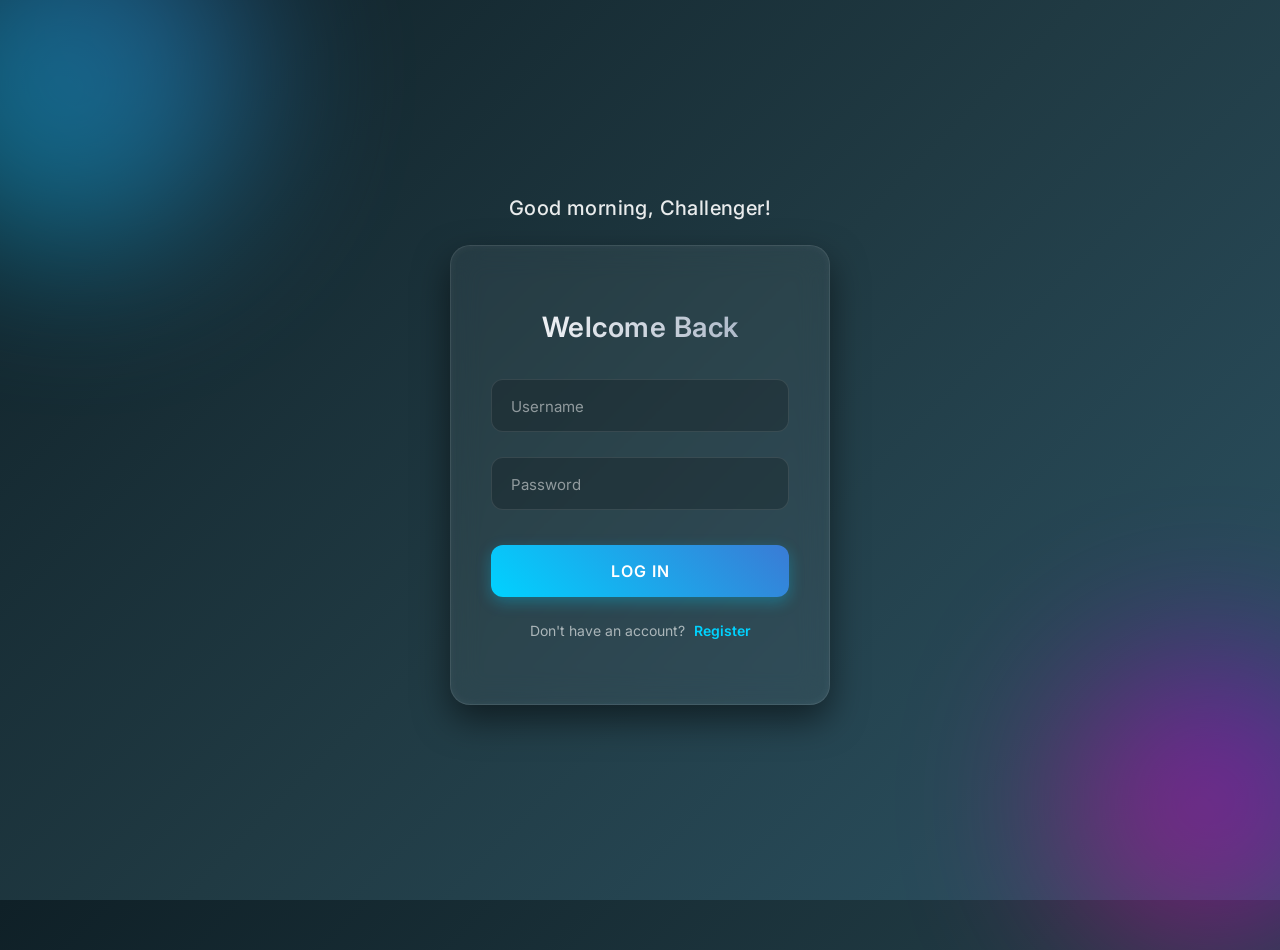
==== index.html @ ec2c728b "Rename login to index.html and update references" ====
<!DOCTYPE html>
<html lang="en">
<head>
    <meta charset="UTF-8">
    <meta name="viewport" content="width=device-width, initial-scale=1.0">
    <meta name="description" content="Chess Tour - Login and Registration">
    <title>Chess Tour - Authentication</title>
    <style>
        @import url('https://fonts.googleapis.com/css2?family=Inter:wght@300;400;500;600;700&display=swap');
        
        * {
            box-sizing: border-box;
            margin: 0;
            padding: 0;
            font-family: 'Inter', sans-serif;
        }

        body {
            background: linear-gradient(135deg, #0f2027, #203a43, #2c5364);
            min-height: 100vh;
            display: flex;
            justify-content: center;
            align-items: center;
            color: #fff;
            overflow: hidden;
            position: relative;
        }

        .container {
            width: 100%;
            max-width: 420px;
            position: relative;
            padding: 20px;
        }

        .card {
            perspective: 1500px;
            width: 100%;
        }

        .card-inner {
            width: 100%;
            height: 460px;
            position: relative;
            transform-style: preserve-3d;
            transition: transform 0.8s cubic-bezier(0.4, 0.2, 0.2, 1);
        }

        .card.flip .card-inner {
            transform: rotateY(180deg);
        }

        .form-box {
            position: absolute;
            top: 0;
            left: 0;
            width: 100%;
            height: 100%;
            padding: 40px;
            backface-visibility: hidden;
            border-radius: 20px;
            background: rgba(255, 255, 255, 0.05);
            backdrop-filter: blur(15px);
            -webkit-backdrop-filter: blur(15px);
            border: 1px solid rgba(255, 255, 255, 0.1);
            box-shadow: 0 15px 35px rgba(0,0,0,0.5), inset 0 0 10px rgba(255,255,255,0.05);
            display: flex;
            flex-direction: column;
            justify-content: center;
        }

        .register-box {
            transform: rotateY(180deg);
        }

        h2 {
            text-align: center;
            margin-bottom: 35px;
            font-weight: 600;
            font-size: 28px;
            letter-spacing: 0.5px;
            background: linear-gradient(to right, #fff, #a0aec0);
            -webkit-background-clip: text;
            -webkit-text-fill-color: transparent;
            background-clip: text;
            color: transparent;
        }

        .input-group {
            position: relative;
            margin-bottom: 25px;
        }

        .input-group input {
            width: 100%;
            padding: 16px 20px;
            background: rgba(0, 0, 0, 0.2);
            border: 1px solid rgba(255, 255, 255, 0.1);
            border-radius: 12px;
            outline: none;
            color: #fff;
            font-size: 15px;
            transition: all 0.3s ease;
        }

        .input-group input:focus {
            border-color: #00d2ff;
            background: rgba(0, 0, 0, 0.4);
            box-shadow: 0 0 15px rgba(0, 210, 255, 0.2);
        }

        .input-group label {
            position: absolute;
            top: 50%;
            left: 20px;
            transform: translateY(-50%);
            color: rgba(255, 255, 255, 0.5);
            pointer-events: none;
            transition: 0.3s ease;
            font-size: 15px;
        }

        /* Float label on focus or when not empty */
        .input-group input:focus ~ label,
        .input-group input:not(:placeholder-shown) ~ label {
            top: 0;
            transform: translateY(-50%);
            left: 15px;
            font-size: 12px;
            color: #00d2ff;
            background: #1b2e36; /* Blends with the glassmorphism */
            padding: 0 8px;
            border-radius: 4px;
            letter-spacing: 0.5px;
        }

        .btn {
            width: 100%;
            padding: 16px;
            background: linear-gradient(45deg, #00d2ff, #3a7bd5);
            border: none;
            border-radius: 12px;
            color: #fff;
            font-size: 16px;
            font-weight: 600;
            cursor: pointer;
            transition: all 0.3s ease;
            margin-top: 10px;
            box-shadow: 0 5px 15px rgba(0, 210, 255, 0.3);
            text-transform: uppercase;
            letter-spacing: 1px;
        }

        .btn:hover {
            transform: translateY(-2px);
            box-shadow: 0 8px 25px rgba(0, 210, 255, 0.5);
            background: linear-gradient(45deg, #1ae2ff, #478eff);
        }

        .btn:active {
            transform: translateY(1px);
        }

        .switch-form {
            text-align: center;
            margin-top: 25px;
            font-size: 14px;
            color: rgba(255, 255, 255, 0.6);
        }

        .switch-form a {
            color: #00d2ff;
            text-decoration: none;
            font-weight: 600;
            transition: 0.3s;
            margin-left: 5px;
        }

        .switch-form a:hover {
            text-decoration: underline;
            color: #fff;
        }

        .greeting {
            text-align: center;
            margin-bottom: 25px;
            font-size: 20px;
            letter-spacing: 0.4px;
            color: rgba(255, 255, 255, 0.9);
            font-weight: 500;
        }

        .notification {
            position: absolute;
            top: -90px;
            left: 50%;
            transform: translateX(-50%) translateY(20px);
            background: #ff4757;
            color: #fff;
            padding: 14px 28px;
            border-radius: 12px;
            font-size: 15px;
            font-weight: 500;
            opacity: 0;
            visibility: hidden;
            transition: all 0.5s cubic-bezier(0.68, -0.55, 0.265, 1.55); /* Bouncy transition */
            white-space: nowrap;
            box-shadow: 0 10px 25px rgba(255, 71, 87, 0.4);
            z-index: 100;
            display: flex;
            align-items: center;
            gap: 10px;
        }

        .notification.show {
            transform: translateX(-50%) translateY(0);
            opacity: 1;
            visibility: visible;
        }

        .notification.success {
            background: #2ed573;
            box-shadow: 0 10px 25px rgba(46, 213, 115, 0.4);
        }

        /* Decorative animated circles for background */
        .circle {
            position: absolute;
            border-radius: 50%;
            filter: blur(80px);
            z-index: -1;
            opacity: 0.5;
            animation: float 10s infinite ease-in-out;
        }

        .circle-1 {
            width: 350px;
            height: 350px;
            top: -100px;
            left: -100px;
            background: linear-gradient(45deg, #00d2ff, #3a7bd5);
        }

        .circle-2 {
            width: 300px;
            height: 300px;
            bottom: -50px;
            right: -80px;
            background: linear-gradient(45deg, #ff007a, #7a00ff);
            animation-delay: -5s;
        }

        @keyframes float {
            0%, 100% { transform: translateY(0) scale(1); }
            50% { transform: translateY(-20px) scale(1.05); }
        }

    </style>
</head>
<body>
    <div class="circle circle-1"></div>
    <div class="circle circle-2"></div>

    <div class="container">
        <div class="greeting" id="timeGreeting">Welcome back!</div>

        <!-- Notification element -->
        <div id="notification" class="notification">Message</div>
        
        <div class="card" id="card">
            <div class="card-inner">
                <!-- Login Form -->
                <div class="form-box login-box">
                    <h2>Welcome Back</h2>
                    <form id="loginForm">
                        <div class="input-group">
                            <input type="text" id="loginUsername" placeholder=" " required autocomplete="off">
                            <label>Username</label>
                        </div>
                        <div class="input-group">
                            <input type="password" id="loginPassword" placeholder=" " required>
                            <label>Password</label>
                        </div>
                        <button type="submit" class="btn">Log In</button>
                        <div class="switch-form">
                            Don't have an account? <a href="#" onclick="toggleForm(event)">Register</a>
                        </div>
                    </form>
                </div>

                <!-- Register Form -->
                <div class="form-box register-box">
                    <h2>Create Account</h2>
                    <form id="registerForm">
                        <div class="input-group">
                            <input type="text" id="regUsername" placeholder=" " required autocomplete="off">
                            <label>New Username</label>
                        </div>
                        <div class="input-group">
                            <input type="password" id="regPassword" placeholder=" " required>
                            <label>New Password</label>
                        </div>
                        <button type="submit" class="btn">Register</button>
                        <div class="switch-form">
                            Already have an account? <a href="#" onclick="toggleForm(event)">Log In</a>
                        </div>
                    </form>
                </div>
            </div>
        </div>
    </div>

    <script>
        const card = document.getElementById('card');
        const loginForm = document.getElementById('loginForm');
        const registerForm = document.getElementById('registerForm');
        const notification = document.getElementById('notification');
        const timeGreeting = document.getElementById('timeGreeting');
        
        let notifTimeout;

        function getTimeGreeting() {
            const hour = new Date().getHours();
            if (hour < 12) return 'Good morning';
            if (hour < 18) return 'Good afternoon';
            return 'Good evening';
        }

        function updateGreeting() {
            const currentUser = localStorage.getItem('currentUser');
            const name = currentUser || localStorage.getItem('lastUser') || 'Challenger';
            timeGreeting.textContent = `${getTimeGreeting()}, ${name}!`;
        }

        function saveLastUser(username) {
            if (!username) return;
            localStorage.setItem('lastUser', username);
        }

        // Toggle between Login and Register views
        function toggleForm(e) {
            if(e) e.preventDefault();
            card.classList.toggle('flip');
            
            // Allow time for the flip animation, then clear forms
            setTimeout(() => {
                loginForm.reset();
                registerForm.reset();
                hideNotification();
            }, 300);
        }

        // Show toast notifications
        function showNotification(message, isSuccess = false) {
            clearTimeout(notifTimeout);
            notification.textContent = message;
            
            if (isSuccess) {
                notification.classList.add('success');
                notification.classList.remove('error');
                notification.innerHTML = '✓ ' + message;
            } else {
                notification.classList.add('error');
                notification.classList.remove('success');
                notification.innerHTML = '⚠ ' + message;
            }
            
            notification.classList.add('show');
            
            notifTimeout = setTimeout(() => {
                hideNotification();
            }, 3500);
        }

        function hideNotification() {
            notification.classList.remove('show');
        }

        // Initialize users mock database from LocalStorage
        function getUsers() {
            const users = localStorage.getItem('chessTourUsers');
            return users ? JSON.parse(users) : {};
        }

        function saveUsers(users) {
            localStorage.setItem('chessTourUsers', JSON.stringify(users));
        }

        // Registration Logic
        registerForm.addEventListener('submit', (e) => {
            e.preventDefault();
            const username = document.getElementById('regUsername').value.trim();
            const password = document.getElementById('regPassword').value;

            if (!username || !password) {
                showNotification('Please fill all fields');
                return;
            }

            const users = getUsers();

            // Check if username is already registered as per requirements
            if (users[username]) {
                showNotification('This username already exists');
            } else {
                users[username] = { password: password };
                saveUsers(users);
                saveLastUser(username);
                showNotification('Registration successful! Please login.', true);
                
                // Automatically switch to login form and pre-fill the username
                setTimeout(() => {
                    toggleForm();
                    document.getElementById('loginUsername').value = username;
                    updateGreeting();
                }, 1500);
            }
        });

        // Login Logic
        loginForm.addEventListener('submit', (e) => {
            e.preventDefault();
            const username = document.getElementById('loginUsername').value.trim();
            const password = document.getElementById('loginPassword').value;

            if (!username || !password) {
                showNotification('Please fill all fields');
                return;
            }

            const users = getUsers();

            // Validate credentials
            if (users[username] && users[username].password === password) {
                showNotification('Login successful!', true);
                
                // Save current user session
                localStorage.setItem('currentUser', username);
                saveLastUser(username);
                updateGreeting();
                
                // Redirect to main.html as the entry point for the tour app
                setTimeout(() => {
                    window.location.href = 'main.html';
                }, 1200);
            } else {
                showNotification('Invalid username or password');
            }
        });

        // Update greeting as soon as the page loads
        updateGreeting();
    </script>
</body>
</html>
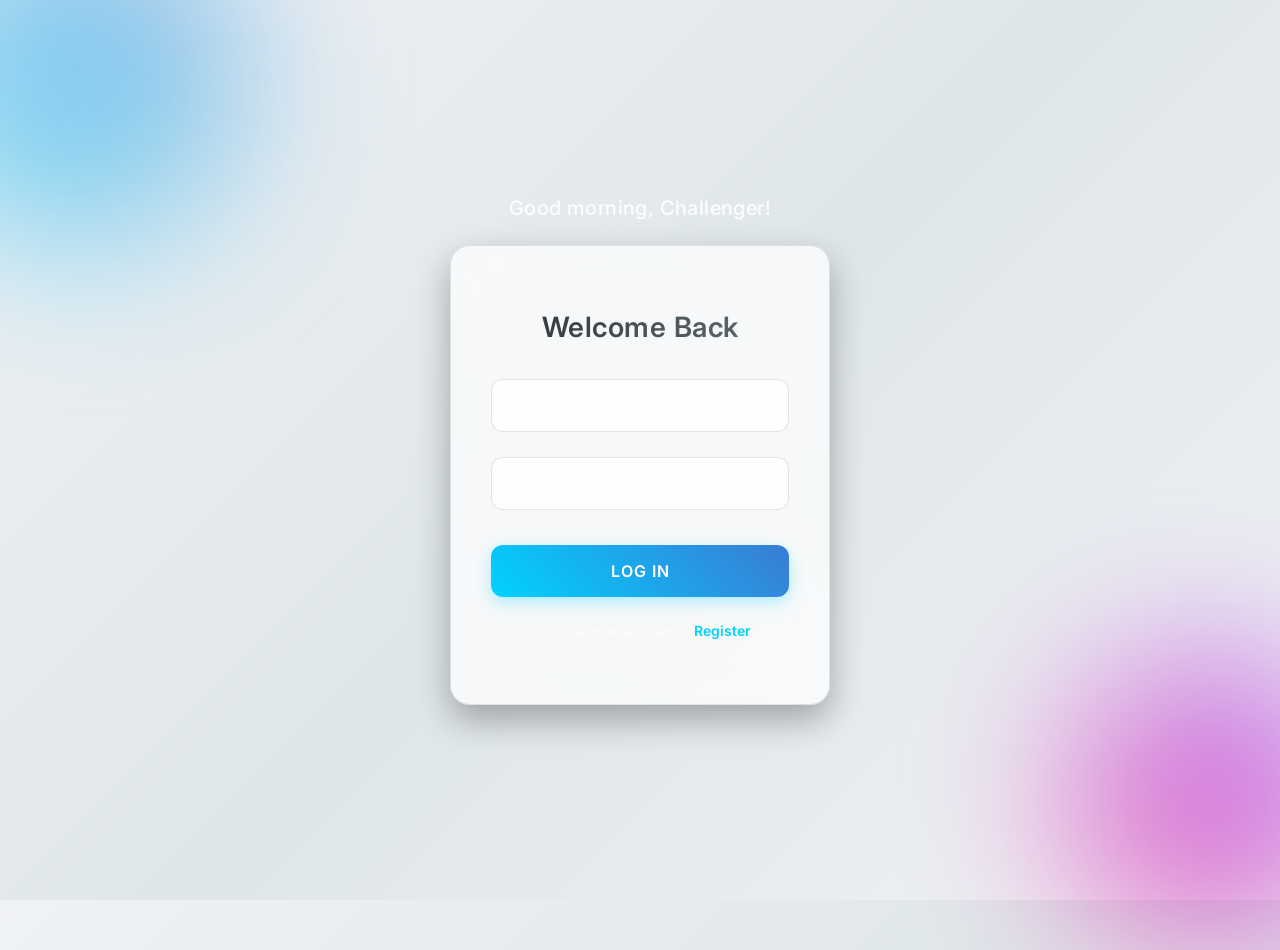
==== commit 539dbbeb: "Implement adaptive system theme sync (Dark/Light Mode)" ====
--- a/index.html
+++ b/index.html
@@ -15,13 +15,35 @@
             font-family: 'Inter', sans-serif;
         }
 
+        :root {
+            --bg-dark: #0f2027;
+            --bg-mid: #203a43;
+            --bg-light: #2c5364;
+            --text-main: #ffffff;
+            --glass-bg: rgba(255, 255, 255, 0.05);
+            --glass-border: rgba(255, 255, 255, 0.1);
+            --input-bg: rgba(0, 0, 0, 0.2);
+        }
+
+        @media (prefers-color-scheme: light) {
+            :root {
+                --bg-dark: #f0f2f5;
+                --bg-mid: #dfe6e9;
+                --bg-light: #f1f2f6;
+                --text-main: #2d3436;
+                --glass-bg: rgba(255, 255, 255, 0.7);
+                --glass-border: rgba(0, 0, 0, 0.1);
+                --input-bg: rgba(255, 255, 255, 0.8);
+            }
+        }
+
         body {
-            background: linear-gradient(135deg, #0f2027, #203a43, #2c5364);
+            background: linear-gradient(135deg, var(--bg-dark), var(--bg-mid), var(--bg-light));
             min-height: 100vh;
             display: flex;
             justify-content: center;
             align-items: center;
-            color: #fff;
+            color: var(--text-main);
             overflow: hidden;
             position: relative;
         }
@@ -59,11 +81,11 @@
             padding: 40px;
             backface-visibility: hidden;
             border-radius: 20px;
-            background: rgba(255, 255, 255, 0.05);
+            background: var(--glass-bg);
             backdrop-filter: blur(15px);
             -webkit-backdrop-filter: blur(15px);
-            border: 1px solid rgba(255, 255, 255, 0.1);
-            box-shadow: 0 15px 35px rgba(0,0,0,0.5), inset 0 0 10px rgba(255,255,255,0.05);
+            border: 1px solid var(--glass-border);
+            box-shadow: 0 15px 35px rgba(0,0,0,0.3), inset 0 0 10px rgba(255,255,255,0.05);
             display: flex;
             flex-direction: column;
             justify-content: center;
@@ -94,19 +116,29 @@
         .input-group input {
             width: 100%;
             padding: 16px 20px;
-            background: rgba(0, 0, 0, 0.2);
-            border: 1px solid rgba(255, 255, 255, 0.1);
+            background: var(--input-bg);
+            border: 1px solid var(--glass-border);
             border-radius: 12px;
             outline: none;
-            color: #fff;
+            color: var(--text-main);
             font-size: 15px;
-            transition: all 0.3s ease;
+            transition: all 0.3s;
         }
 
         .input-group input:focus {
             border-color: #00d2ff;
-            background: rgba(0, 0, 0, 0.4);
+            background: rgba(0, 210, 255, 0.05);
             box-shadow: 0 0 15px rgba(0, 210, 255, 0.2);
+        }
+
+        @media (prefers-color-scheme: light) {
+            h2 { 
+                background: linear-gradient(to right, #2d3436, #636e72); 
+                -webkit-background-clip: text;
+                background-clip: text;
+            }
+            .bg-pattern { opacity: 0.1; }
+            .input-group label { color: rgba(0, 0, 0, 0.4); }
         }
 
         .input-group label {
@@ -191,10 +223,10 @@
         }
 
         .notification {
-            position: absolute;
-            top: -90px;
+            position: fixed;
+            top: 24px;
             left: 50%;
-            transform: translateX(-50%) translateY(20px);
+            transform: translateX(-50%) translateY(-20px);
             background: #ff4757;
             color: #fff;
             padding: 14px 28px;
@@ -203,10 +235,10 @@
             font-weight: 500;
             opacity: 0;
             visibility: hidden;
-            transition: all 0.5s cubic-bezier(0.68, -0.55, 0.265, 1.55); /* Bouncy transition */
+            transition: all 0.45s cubic-bezier(0.68, -0.55, 0.265, 1.55);
             white-space: nowrap;
-            box-shadow: 0 10px 25px rgba(255, 71, 87, 0.4);
-            z-index: 100;
+            box-shadow: 0 10px 25px rgba(255, 71, 87, 0.5);
+            z-index: 9999;
             display: flex;
             align-items: center;
             gap: 10px;
@@ -220,7 +252,7 @@
 
         .notification.success {
             background: #2ed573;
-            box-shadow: 0 10px 25px rgba(46, 213, 115, 0.4);
+            box-shadow: 0 10px 25px rgba(46, 213, 115, 0.5);
         }
 
         /* Decorative animated circles for background */
@@ -258,14 +290,14 @@
     </style>
 </head>
 <body>
+    <!-- Toast Notification (fixed, always visible) -->
+    <div id="notification" class="notification">Message</div>
+
     <div class="circle circle-1"></div>
     <div class="circle circle-2"></div>
 
     <div class="container">
         <div class="greeting" id="timeGreeting">Welcome back!</div>
-
-        <!-- Notification element -->
-        <div id="notification" class="notification">Message</div>
         
         <div class="card" id="card">
             <div class="card-inner">
@@ -430,21 +462,27 @@
 
             const users = getUsers();
 
-            // Validate credentials
-            if (users[username] && users[username].password === password) {
+            // Validate credentials — give specific feedback per case
+            if (!users[username]) {
+                // Username doesn't exist at all
+                showNotification(`Account "${username}" not found. Please register first.`);
+                // Delay then flip to Register view, pre-filling the username
+                setTimeout(() => {
+                    toggleForm();
+                    document.getElementById('regUsername').value = username;
+                }, 2000);
+            } else if (users[username].password !== password) {
+                // Account exists but wrong password
+                showNotification('Wrong password. Please try again.');
+            } else {
+                // Correct credentials
                 showNotification('Login successful!', true);
-                
-                // Save current user session
                 localStorage.setItem('currentUser', username);
                 saveLastUser(username);
                 updateGreeting();
-                
-                // Redirect to main.html as the entry point for the tour app
                 setTimeout(() => {
                     window.location.href = 'main.html';
                 }, 1200);
-            } else {
-                showNotification('Invalid username or password');
             }
         });
 
